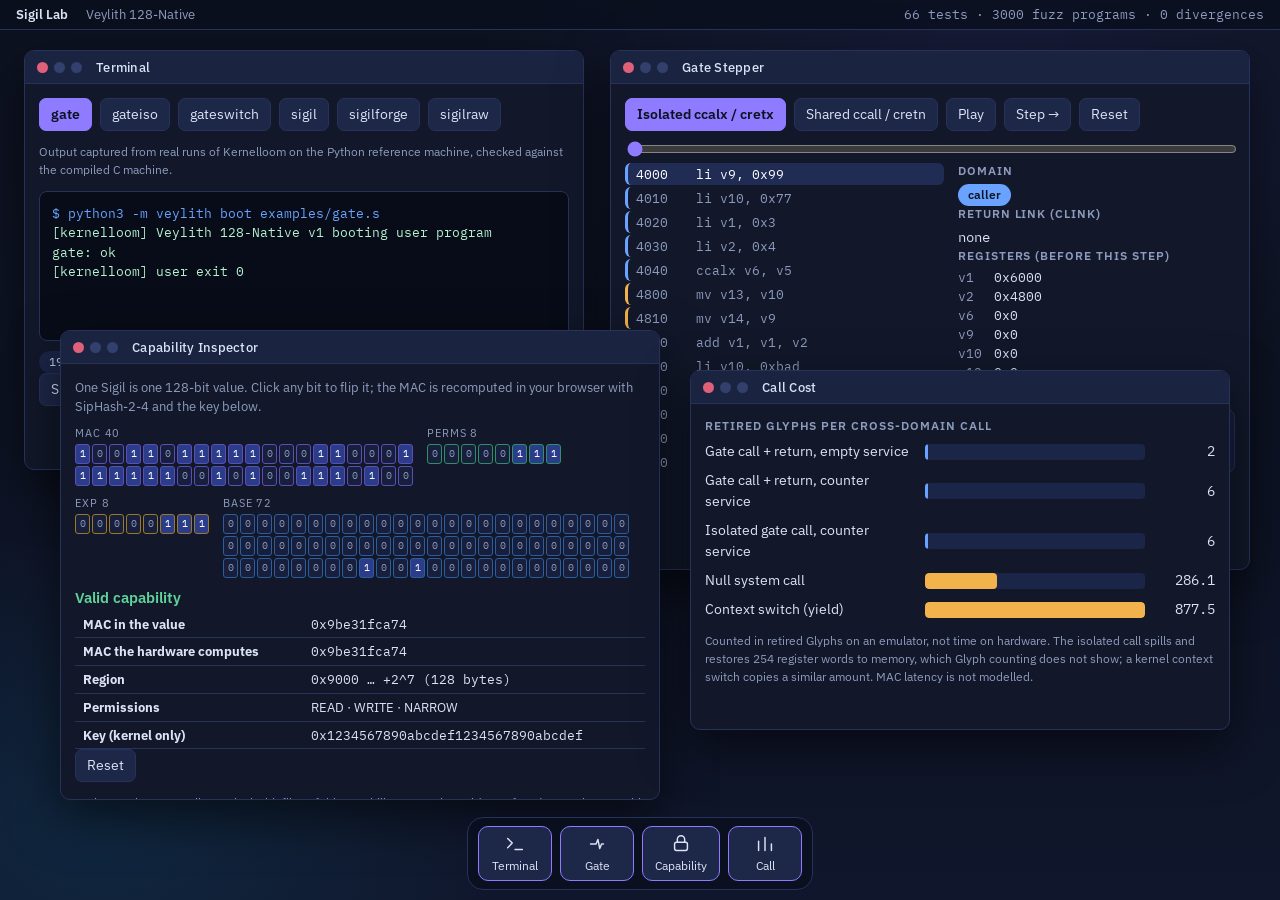
==== web/sigil-lab.html @ ad09a578 "Isolated gate calls (ccalx/cretx), Sigil Lab desktop viewer, screenshots, bench and paper update" ====
<!doctype html>
<html lang="en"><head><meta charset="utf-8"><meta name="viewport" content="width=device-width,initial-scale=1,viewport-fit=cover"></head><body>
<title>Sigil Lab</title>
<meta name="claude:viewport-fit-sides" content="cover">
<link rel="stylesheet" href="https://fonts.googleapis.com/css2?family=IBM+Plex+Mono:wght@400;500&family=IBM+Plex+Sans:wght@400;500;600&display=swap">
<style>
/* Layout: a small desktop. Menu bar on top, draggable windows on a dusk wallpaper, dock at the bottom.
   Look: committed dark single theme (a desktop at night); every colour comes from the tokens below. */
:root{
  --bg:#0d1220; --bg2:#141b30; --win:#12182a; --bar:#1a2340; --line:#27325a; --fg:#dbe3f5; --mute:#8d9bbd;
  --caller:#6aa3ff; --service:#f2b24c; --kernel:#8d9bbd; --ok:#5fd39a; --bad:#ff7a8a; --accent:#8f7bff;
  --sans:"IBM Plex Sans",system-ui,-apple-system,"Segoe UI",sans-serif; --mono:"IBM Plex Mono",ui-monospace,Menlo,Consolas,monospace;
  color-scheme:dark;
}
*{box-sizing:border-box}
html,body{height:100%}
body{margin:0;background:var(--bg);color:var(--fg);font:14px/1.5 var(--sans);overflow:hidden;
  background-image:radial-gradient(900px 520px at 78% 8%,#2a2f6a55,transparent 60%),radial-gradient(700px 500px at 8% 92%,#0f4a6a55,transparent 60%),linear-gradient(180deg,#0d1220,#10162b)}
.menubar{position:fixed;top:env(safe-area-inset-top,0px);left:0;right:0;height:30px;display:flex;align-items:center;gap:18px;padding:0 max(16px,env(safe-area-inset-right,0px)) 0 max(16px,env(safe-area-inset-left,0px));
  background:#0a0f1ecc;backdrop-filter:blur(10px);border-bottom:1px solid var(--line);font-size:12.5px;color:var(--mute);z-index:50}
body::before{content:"";position:fixed;inset:0 0 auto;height:env(safe-area-inset-top,0px);background:#0a0f1e;z-index:60}
.menubar b{color:var(--fg);font-weight:600}.menubar .sp{flex:1}.menubar code{font-family:var(--mono);font-size:11.5px}
.desk{position:fixed;inset:calc(30px + env(safe-area-inset-top,0px)) 0 0 0}
.win{position:absolute;display:flex;flex-direction:column;background:var(--win);border:1px solid var(--line);border-radius:10px;box-shadow:0 18px 50px #0008;overflow:hidden;min-width:0}
.win.hidden{display:none}
.tb{display:flex;align-items:center;gap:8px;padding:8px 12px;background:var(--bar);border-bottom:1px solid var(--line);cursor:grab;user-select:none;touch-action:none}
.tb:active{cursor:grabbing}.tb .lights{display:flex;gap:6px}.tb i{width:11px;height:11px;border-radius:50%;background:#33406e;display:block}
.tb i.x{background:#e0607a;cursor:pointer}.tb h2{margin:0 0 0 6px;font:500 12.5px var(--sans);color:var(--fg);letter-spacing:.02em}
.body{padding:14px;overflow:auto;flex:1;min-height:0}
button,select{font:inherit;color:var(--fg);background:#1d2748;border:1px solid var(--line);border-radius:7px;padding:5px 11px;cursor:pointer}
button:hover{background:#25315c}button:focus-visible,select:focus-visible,.bit:focus-visible{outline:2px solid var(--accent);outline-offset:2px}
button.on{background:var(--accent);border-color:var(--accent);color:#0d1220;font-weight:600}
.row{display:flex;gap:8px;flex-wrap:wrap;align-items:center}
.mono{font-family:var(--mono)}.mute{color:var(--mute)}
.pill{display:inline-block;padding:2px 10px;border-radius:999px;background:#1b2547;font-size:12px;color:#cfd9f3}.pill.ok{background:#12352a;color:var(--ok)}.pill.bad{background:#3b1a25;color:var(--bad)}
pre{margin:0;font:12.5px/1.55 var(--mono);white-space:pre-wrap;word-break:break-word}
.term{background:#080c18;border:1px solid var(--line);border-radius:8px;padding:12px;min-height:150px;color:#b5f3cf}
.term .p{color:var(--caller)}
/* stepper */
.stp{display:grid;grid-template-columns:minmax(0,1.15fr) minmax(0,1fr);gap:14px}
.list{display:grid;gap:2px;font:12.5px var(--mono)}
.ins{display:grid;grid-template-columns:52px 1fr;gap:8px;padding:3px 8px;border-radius:6px;border-left:3px solid transparent;color:var(--mute)}
.ins.caller{border-color:var(--caller)}.ins.service{border-color:var(--service)}.ins.kernel{border-color:var(--kernel)}
.ins.done{color:var(--fg)}.ins.cur{background:#212c55;color:#fff}
.regs{display:grid;grid-template-columns:auto 1fr;gap:3px 12px;font:12.5px var(--mono)}
.regs .k{color:var(--mute)}.regs .v{transition:background .25s}.regs .v.ch{background:#3a3a1d}
.dom{display:inline-block;padding:2px 10px;border-radius:999px;font-size:12px;font-weight:600;color:#0d1220}
.dom.caller{background:var(--caller)}.dom.service{background:var(--service)}.dom.kernel{background:var(--kernel)}
.cap{margin-top:10px;padding:10px 12px;border-radius:8px;background:#161e3a;border:1px solid var(--line);min-height:62px}
h3{margin:0 0 6px;font:600 12px var(--sans);letter-spacing:.08em;text-transform:uppercase;color:var(--mute)}
input[type=range]{width:100%;accent-color:var(--accent)}
/* inspector */
.seg{display:flex;flex-wrap:wrap;gap:10px 14px}
.field{flex:0 0 auto}.field label{display:block;font:11px var(--sans);letter-spacing:.08em;text-transform:uppercase;color:var(--mute);margin-bottom:4px}
.bits{display:grid;gap:2px}
.bit{width:15px;height:20px;border:1px solid #2c3866;background:#171f3d;border-radius:3px;padding:0;font:10px var(--mono);color:var(--mute)}
.bit.one{background:#2b3d8a;color:#fff}.bit.mac{border-color:#5b4fb5}.bit.perm{border-color:#2f8f66}.bit.exp{border-color:#9a7a2a}.bit.base{border-color:#2d5d9a}
.bit.flip{outline:2px solid var(--bad)}
.verdict{font:600 15px var(--sans);margin:10px 0 4px}.verdict.ok{color:var(--ok)}.verdict.bad{color:var(--bad)}
table{border-collapse:collapse;width:100%;font-size:12.5px}td,th{padding:4px 8px;border-bottom:1px solid var(--line);text-align:left}
/* cost */
.bar2{display:grid;grid-template-columns:minmax(120px,210px) 1fr 60px;gap:10px;align-items:center;margin:8px 0}
.bar2 .t{height:16px;background:#1b2547;border-radius:4px;overflow:hidden}.bar2 .t div{height:100%;background:var(--caller);border-radius:4px;min-width:3px}
.bar2.k .t div{background:var(--service)}.bar2 span.n{text-align:right;font-family:var(--mono)}
.dock{position:fixed;left:50%;transform:translateX(-50%);bottom:max(10px,env(safe-area-inset-bottom,0px));display:flex;gap:8px;padding:8px 10px;background:#0a0f1ecc;backdrop-filter:blur(12px);border:1px solid var(--line);border-radius:16px;z-index:40}
.dock button{display:flex;flex-direction:column;align-items:center;gap:2px;padding:6px 12px;border-radius:10px;font-size:11.5px;min-width:74px}
.dock svg{width:22px;height:22px;stroke:var(--fg);fill:none;stroke-width:1.6;stroke-linecap:round;stroke-linejoin:round}
.dock button.open{border-color:var(--accent)}
@media (max-width:760px){
  .win{position:relative!important;left:auto!important;top:auto!important;width:auto!important;height:auto!important;margin:8px 0}
  .desk{overflow-y:auto;padding:8px max(16px,env(safe-area-inset-right,0px)) 96px max(16px,env(safe-area-inset-left,0px))}
  .stp{grid-template-columns:minmax(0,1fr)}.tb{cursor:default}
  .menubar .hide-m{display:none}
}
@media (prefers-reduced-motion:reduce){.regs .v{transition:none}}
</style>

<div class="menubar"><b>Sigil Lab</b><span class="hide-m">Veylith 128-Native</span><span class="sp"></span><span class="hide-m mono" id="meta"></span></div>
<div class="desk" id="desk"></div>
<nav class="dock" id="dock" aria-label="Apps"></nav>

<script>
const DATA={"scenarios":{"isolated":{"title":"Isolated gate call (ccalx / cretx)","steps":[{"pc":16384,"asm":"li v9, 0x99","domain":"caller","priv":1,"clink":"0","regs":{"v1":"0x6000","v2":"0x4800","v6":"0x0","v9":"0x0","v10":"0x0","v13":"0x0","v14":"0x0"}},{"pc":16400,"asm":"li v10, 0x77","domain":"caller","priv":1,"clink":"0","regs":{"v1":"0x6000","v2":"0x4800","v6":"0x0","v9":"0x99","v10":"0x0","v13":"0x0","v14":"0x0"}},{"pc":16416,"asm":"li v1, 0x3","domain":"caller","priv":1,"clink":"0","regs":{"v1":"0x6000","v2":"0x4800","v6":"0x0","v9":"0x99","v10":"0x77","v13":"0x0","v14":"0x0"}},{"pc":16432,"asm":"li v2, 0x4","domain":"caller","priv":1,"clink":"0","regs":{"v1":"0x3","v2":"0x4800","v6":"0x0","v9":"0x99","v10":"0x77","v13":"0x0","v14":"0x0"}},{"pc":16448,"asm":"ccalx v6, v5","domain":"caller","priv":1,"clink":"0","regs":{"v1":"0x3","v2":"0x4","v6":"0x0","v9":"0x99","v10":"0x77","v13":"0x0","v14":"0x0"}},{"pc":18432,"asm":"mv v13, v10","domain":"service","priv":1,"clink":"0x80000000000000000000000000004050","regs":{"v1":"0x3","v2":"0x4","v6":"0xd19e8712920708000000000000004800","v9":"0x0","v10":"0x0","v13":"0x0","v14":"0x0"}},{"pc":18448,"asm":"mv v14, v9","domain":"service","priv":1,"clink":"0x80000000000000000000000000004050","regs":{"v1":"0x3","v2":"0x4","v6":"0xd19e8712920708000000000000004800","v9":"0x0","v10":"0x0","v13":"0x0","v14":"0x0"}},{"pc":18464,"asm":"add v1, v1, v2","domain":"service","priv":1,"clink":"0x80000000000000000000000000004050","regs":{"v1":"0x3","v2":"0x4","v6":"0xd19e8712920708000000000000004800","v9":"0x0","v10":"0x0","v13":"0x0","v14":"0x0"}},{"pc":18480,"asm":"li v10, 0xbad","domain":"service","priv":1,"clink":"0x80000000000000000000000000004050","regs":{"v1":"0x7","v2":"0x4","v6":"0xd19e8712920708000000000000004800","v9":"0x0","v10":"0x0","v13":"0x0","v14":"0x0"}},{"pc":18496,"asm":"cretx","domain":"service","priv":1,"clink":"0x80000000000000000000000000004050","regs":{"v1":"0x7","v2":"0x4","v6":"0xd19e8712920708000000000000004800","v9":"0x0","v10":"0xbad","v13":"0x0","v14":"0x0"}},{"pc":16464,"asm":"mv v11, v1","domain":"caller","priv":1,"clink":"0","regs":{"v1":"0x7","v2":"0x4","v6":"0x0","v9":"0x99","v10":"0x77","v13":"0x0","v14":"0x0"}},{"pc":16480,"asm":"sys 1","domain":"caller","priv":1,"clink":"0","regs":{"v1":"0x7","v2":"0x4","v6":"0x0","v9":"0x99","v10":"0x77","v13":"0x0","v14":"0x0"}},{"pc":18528,"asm":"(trap: SYSCALL, back in the kernel)","domain":"kernel","priv":0,"clink":"0","regs":{"v1":"0x7","v2":"0x4","v6":"0x0","v9":"0x99","v10":"0x77","v13":"0x0","v14":"0x0"}}]},"shared":{"title":"Shared-register gate call (ccall / cretn)","steps":[{"pc":16384,"asm":"li v9, 0x99","domain":"caller","priv":1,"clink":"0","regs":{"v1":"0x6000","v2":"0x4800","v6":"0x0","v9":"0x0","v10":"0x0","v13":"0x0","v14":"0x0"}},{"pc":16400,"asm":"li v10, 0x77","domain":"caller","priv":1,"clink":"0","regs":{"v1":"0x6000","v2":"0x4800","v6":"0x0","v9":"0x99","v10":"0x0","v13":"0x0","v14":"0x0"}},{"pc":16416,"asm":"li v1, 0x3","domain":"caller","priv":1,"clink":"0","regs":{"v1":"0x6000","v2":"0x4800","v6":"0x0","v9":"0x99","v10":"0x77","v13":"0x0","v14":"0x0"}},{"pc":16432,"asm":"li v2, 0x4","domain":"caller","priv":1,"clink":"0","regs":{"v1":"0x3","v2":"0x4800","v6":"0x0","v9":"0x99","v10":"0x77","v13":"0x0","v14":"0x0"}},{"pc":16448,"asm":"ccall v6, v5","domain":"caller","priv":1,"clink":"0","regs":{"v1":"0x3","v2":"0x4","v6":"0x0","v9":"0x99","v10":"0x77","v13":"0x0","v14":"0x0"}},{"pc":18432,"asm":"mv v13, v10","domain":"service","priv":1,"clink":"0x4050","regs":{"v1":"0x3","v2":"0x4","v6":"0xd19e8712920708000000000000004800","v9":"0x99","v10":"0x77","v13":"0x0","v14":"0x0"}},{"pc":18448,"asm":"mv v14, v9","domain":"service","priv":1,"clink":"0x4050","regs":{"v1":"0x3","v2":"0x4","v6":"0xd19e8712920708000000000000004800","v9":"0x99","v10":"0x77","v13":"0x77","v14":"0x0"}},{"pc":18464,"asm":"add v1, v1, v2","domain":"service","priv":1,"clink":"0x4050","regs":{"v1":"0x3","v2":"0x4","v6":"0xd19e8712920708000000000000004800","v9":"0x99","v10":"0x77","v13":"0x77","v14":"0x99"}},{"pc":18480,"asm":"li v10, 0xbad","domain":"service","priv":1,"clink":"0x4050","regs":{"v1":"0x7","v2":"0x4","v6":"0xd19e8712920708000000000000004800","v9":"0x99","v10":"0x77","v13":"0x77","v14":"0x99"}},{"pc":18496,"asm":"cretn","domain":"service","priv":1,"clink":"0x4050","regs":{"v1":"0x7","v2":"0x4","v6":"0xd19e8712920708000000000000004800","v9":"0x99","v10":"0xbad","v13":"0x77","v14":"0x99"}},{"pc":16464,"asm":"mv v11, v1","domain":"caller","priv":1,"clink":"0","regs":{"v1":"0x7","v2":"0x4","v6":"0xd19e8712920708000000000000004800","v9":"0x99","v10":"0xbad","v13":"0x77","v14":"0x99"}},{"pc":16480,"asm":"sys 1","domain":"caller","priv":1,"clink":"0","regs":{"v1":"0x7","v2":"0x4","v6":"0xd19e8712920708000000000000004800","v9":"0x99","v10":"0xbad","v13":"0x77","v14":"0x99"}},{"pc":18528,"asm":"(trap: SYSCALL, back in the kernel)","domain":"kernel","priv":0,"clink":"0","regs":{"v1":"0x7","v2":"0x4","v6":"0xd19e8712920708000000000000004800","v9":"0x99","v10":"0xbad","v13":"0x77","v14":"0x99"}}]}},"examples":{"gate":{"console":"[kernelloom] Veylith 128-Native v1 booting user program\ngate: ok\n[kernelloom] user exit 0","glyphs":1964,"exit":0,"c_machine_identical":true,"source":"; Sigil call gate: a protected counter service reached by a 2-Glyph call, with no kernel involvement per call.\n; The service owns a 256-byte region: its code is at the region base (the ONLY entry point a gate allows) and its counter\n; lives inside the region. The client seals the region capability into a gate, enters capability mode, and can then reach the\n; service only through ccall: it cannot read or write the counter, and cannot jump anywhere else in the service.\n.equ USER_BASE, 0x10000\n.org USER_BASE\n_start:\n    li   sp, 0x1F000\n    la   v2, svc\n    li   v3, 8                   ; 2^8 = 256 bytes, naturally aligned (see .align below)\n    li   v4, 7 | 8               ; READ | WRITE | NARROW | GATE\n    li   v1, 10\n    sys  0                       ; capget\n    cseal v30, v1                ; the gate: an opaque token; its base is the one entry point\n    li   v1, 11\n    sys  0                       ; capability mode: raw loads and stores now trap\n    ccall v20, v30               ; v1 = 1\n    mv   v10, v1\n    ccall v20, v30               ; v1 = 2\n    mv   v11, v1\n    ccall v20, v30               ; v1 = 3\n    mv   v12, v1\n    li   v6, 1\n    bne  v10, v6, bad\n    li   v6, 2\n    bne  v11, v6, bad\n    li   v6, 3\n    bne  v12, v6, bad\n    la   v2, msg_ok\n    li   v3, 9\n    li   v1, 1\n    sys  0\n    li   v2, 0\n    li   v1, 2\n    sys  0\nbad:\n    la   v2, msg_bad\n    li   v3, 4\n    li   v1, 1\n    sys  0\n    li   v2, 1\n    li   v1, 2\n    sys  0\nmsg_ok:  .ascii \"gate: ok\\n\"\nmsg_bad: .ascii \"BAD\\n\"\n.align 256\nsvc:                             ; entry: v20 = the service's own data authority, delivered by ccall\n    clq  v6, [v20 + 128]\n    addi v6, v6, 1\n    csq  [v20 + 128], v6\n    mv   v1, v6\n    cretn\n.space 160\n"},"gateswitch":{"console":"[kernelloom] Veylith 128-Native v1 booting user program\ngate switching: ok\n[kernelloom] user exit 0","glyphs":6815,"exit":0,"c_machine_identical":true,"source":"; Gate calls survive context switches: the gate's return link is saved per task. Both tasks enter the same service, and the\n; service yields to the other task in the MIDDLE of the call. Each task must still return to its own caller.\n.equ USER_BASE, 0x10000\n.org USER_BASE\n_start:\n    li   sp, 0x1F000\n    la   v2, svc\n    li   v3, 8\n    li   v4, 7 | 8\n    li   v1, 10\n    sys  0                       ; capget\n    cseal v30, v1\n    li   v1, 11\n    sys  0                       ; capability mode, inherited by the worker\n    la   v2, worker\n    li   v3, 0x1E000\n    mv   v4, v30                 ; the gate token is the worker's argument\n    li   v1, 6\n    sys  0\n    mv   v24, v1\n    ccall v20, v30               ; yields inside the service, comes back here\n    mv   v10, v1\n    li   v1, 9                   ; recv the worker's result\n    sys  0\n    mv   v11, v1\n    add  v12, v10, v11\n    li   v6, 3\n    bne  v12, v6, bad            ; the two results are 1 and 2 in some order\n    beq  v10, v11, bad\n    mv   v2, v24\n    li   v1, 7\n    sys  0                       ; join\n    la   v2, msg_ok\n    li   v3, 19\n    li   v1, 1\n    sys  0\n    li   v2, 0\n    li   v1, 2\n    sys  0\nbad:\n    la   v2, msg_bad\n    li   v3, 4\n    li   v1, 1\n    sys  0\n    li   v2, 1\n    li   v1, 2\n    sys  0\nworker:\n    mv   v30, v1\n    ccall v20, v30\n    mv   v3, v1\n    li   v2, 1\n    li   v1, 8                   ; send the result to task 1; retry if its mailbox is full\nretry:\n    li   v1, 8\n    sys  0\n    li   v6, -2\n    beq  v1, v6, again\n    li   v2, 0\n    li   v1, 2\n    sys  0\nagain:\n    li   v1, 5\n    sys  0\n    li   v2, 1\n    jmp  retry\nmsg_ok:  .ascii \"gate switching: ok\\n\"\nmsg_bad: .ascii \"BAD\\n\"\n.align 256\nsvc:\n    clq  v6, [v20 + 128]\n    addi v6, v6, 1\n    csq  [v20 + 128], v6\n    li   v1, 5                   ; yield in the middle of the call\n    sys  0\n    mv   v1, v6\n    cretn\n.space 144\n"},"gateiso":{"console":"[kernelloom] Veylith 128-Native v1 booting user program\ngate isolation: ok\n[kernelloom] user exit 0","glyphs":2033,"exit":0,"c_machine_identical":true,"source":"; Isolated gate call (ccalx / cretx): the callee sees none of the caller's registers and cannot corrupt them.\n; The caller fills several registers (including sp) with secrets, calls the service with two arguments (v1, v2), and checks that\n;   - the service saw zero in every non-argument register it probed (it reports what it saw),\n;   - the service's own clobbering of those registers is invisible after the return,\n;   - the arguments arrived and the result came back in v1.\n.equ USER_BASE, 0x10000\n.org USER_BASE\n_start:\n    li   sp, 0x1F000\n    la   v2, svc\n    li   v3, 8\n    li   v4, 15                  ; READ | WRITE | NARROW | GATE\n    li   v1, 10\n    sys  0                       ; capget\n    cseal v30, v1\n    li   v1, 11\n    sys  0                       ; capability mode\n    li   v10, 0x1111\n    li   v11, 0x2222\n    li   v50, 0x5050\n    li   v100, 0x100100\n    li   v1, 7                   ; argument 1\n    li   v2, 5                   ; argument 2\n    ccalx v20, v30\n    li   v6, 12\n    bne  v1, v6, bad             ; 7 + 5, and nothing the service saw was non-zero\n    li   v6, 0\n    bne  v2, v6, bad             ; v2 carries the service's second result: the count of secrets it saw (must be 0)\n    li   v6, 0x1111\n    bne  v10, v6, bad\n    li   v6, 0x2222\n    bne  v11, v6, bad\n    li   v6, 0x5050\n    bne  v50, v6, bad\n    li   v6, 0x100100\n    bne  v100, v6, bad\n    li   v6, 0x1F000\n    bne  sp, v6, bad             ; sp came back untouched even though the service trashed it\n    la   v2, msg_ok\n    li   v3, 19\n    li   v1, 1\n    sys  0\n    li   v2, 0\n    li   v1, 2\n    sys  0\nbad:\n    la   v2, msg_bad\n    li   v3, 4\n    li   v1, 1\n    sys  0\n    li   v2, 1\n    li   v1, 2\n    sys  0\nmsg_ok:  .ascii \"gate isolation: ok\\n\"\nmsg_bad: .ascii \"BAD\\n\"\n.align 256\nsvc:                             ; v1, v2 = arguments; v20 = data capability; everything else is zero\n    add  v8, v1, v2              ; the real work\n    li   v9, 0                   ; count the caller secrets that leaked in\n    beq  v10, v0, s1\n    addi v9, v9, 1\ns1: beq  v11, v0, s2\n    addi v9, v9, 1\ns2: beq  v50, v0, s3\n    addi v9, v9, 1\ns3: beq  v100, v0, s4\n    addi v9, v9, 1\ns4: beq  sp, v0, s5\n    addi v9, v9, 1\ns5: li   v10, 0xBAD              ; now trash them: none of this may survive the return\n    li   v11, 0xBAD\n    li   v50, 0xBAD\n    li   v100, 0xBAD\n    li   sp, 0xBAD\n    mv   v1, v8\n    mv   v2, v9\n    cretx\n"},"sigil":{"console":"[kernelloom] Veylith 128-Native v1 booting user program\nHi\nsigil capabilities: ok\n[kernelloom] user exit 0","glyphs":5430,"exit":0,"c_machine_identical":true,"source":"; Sigil capabilities in Kernelloom: a worker that can reach memory ONLY through a capability it was handed.\n; Task 1 mints a 64-byte region (capget), narrows it, and passes the narrowed 128-bit capability to a worker as its spawn\n; argument. The worker enters capability mode, writes through the capability, and prints through it with cwrite.\n.equ USER_BASE, 0x10000\n.org USER_BASE\n_start:\n    li   sp, 0x1F000\n    la   v2, region\n    li   v3, 6                   ; 2^6 = 64 bytes, naturally aligned\n    li   v4, 7                   ; READ | WRITE | NARROW\n    li   v1, 10\n    sys  0                       ; capget\n    mv   v20, v1                 ; the full-region capability\n    li   v21, 1 | 5 << 8 | 32 << 16\n    cnarrow v22, v20, v21        ; READ-only window on the upper half (kept to show derivation; not handed out)\n    li   v21, 3 | 5 << 8\n    cnarrow v23, v20, v21        ; READ|WRITE, lower 32 bytes; narrowed capabilities lose NARROW, so they cannot be widened\n    la   v2, worker\n    li   v3, 0x1E000\n    mv   v4, v23                 ; the capability itself is the argument: all 128 bits travel in one register\n    li   v1, 6\n    sys  0\n    mv   v24, v1\n    li   v1, 9                   ; recv: the worker reports when it is done\n    sys  0\n    mv   v2, v24\n    li   v1, 7\n    sys  0                       ; join\n    la   v5, region\n    lq   v6, [v5 + 16]           ; plain load by task 1: the worker's 128-bit write is there\n    li   v7, 0x5349474C5F4F4B21F00DFACE0000BEEF\n    bne  v6, v7, bad\n    la   v2, msg_ok\n    li   v3, 23\n    li   v1, 1\n    sys  0\n    li   v2, 0\n    li   v1, 2\n    sys  0\nbad:\n    la   v2, msg_bad\n    li   v3, 4\n    li   v1, 1\n    sys  0\n    li   v2, 1\n    li   v1, 2\n    sys  0\n\nworker:                          ; v1 = capability to region[0..32), READ|WRITE\n    mv   v20, v1\n    li   v1, 11\n    sys  0                       ; cmode: from here on raw loads and stores trap\n    li   v6, 0x5349474C5F4F4B21F00DFACE0000BEEF\n    csq  [v20 + 16], v6          ; 128-bit store through the capability\n    li   v8, 0x48                ; \"Hi\\n\" at +0\n    csb  [v20 + 0], v8\n    li   v8, 0x69\n    csb  [v20 + 1], v8\n    li   v8, 0x0A\n    csb  [v20 + 2], v8\n    mv   v2, v20                 ; cwrite: the console buffer is named by the capability, not by a raw pointer\n    li   v3, 3\n    li   v1, 12\n    sys  0\n    li   v1, 8                   ; send \"done\" to task 1\n    li   v2, 1\n    li   v3, 1\n    sys  0\n    li   v1, 2\n    li   v2, 0\n    sys  0\n.align 64\nregion: .space 64\nmsg_ok:  .ascii \"sigil capabilities: ok\\n\"\nmsg_bad: .ascii \"BAD\\n\"\n"},"sigilforge":{"console":"[kernelloom] Veylith 128-Native v1 booting user program\n[kernelloom] user fault cause=8 tval=168811955464684315858783496655603761322","glyphs":1730,"exit":136,"c_machine_identical":true,"source":"; Sigil negative test 1: a task in capability mode tries to use a forged capability (a made-up 128-bit value).\n; The hardware raises a CAPABILITY trap and Kernelloom reports it as a user fault.\n.equ USER_BASE, 0x10000\n.org USER_BASE\n_start:\n    li   sp, 0x1F000\n    li   v1, 11\n    sys  0\n    li   v3, 0x7F0000000000000000000000000000AA       ; a plausible-looking but forged capability\n    clq  v4, [v3 + 0]\n    li   v2, 0\n    li   v1, 2\n    sys  0\n"},"sigilraw":{"console":"[kernelloom] Veylith 128-Native v1 booting user program\n[kernelloom] user fault cause=8 tval=65664","glyphs":1389,"exit":136,"c_machine_identical":true,"source":"; Sigil negative test 2: a task in capability mode attempts a raw load. Raw memory access is forbidden there.\n.equ USER_BASE, 0x10000\n.org USER_BASE\n_start:\n    li   sp, 0x1F000\n    li   v1, 11\n    sys  0\n    la   v5, data\n    lq   v4, [v5 + 0]\n    li   v2, 0\n    li   v1, 2\n    sys  0\n.align 16\ndata: .space 16\n"}},"inspector":{"key":"0x1234567890abcdef1234567890abcdef","cap":"0x9be31fca740707000000000000009000","region":[36864,128],"valid":true,"tampered_bits_accepted":0},"bench":{"calls_measured":100,"glyphs_per_gate_call_empty_service":2,"glyphs_per_gate_call_counter_service":6.0,"glyphs_per_isolated_gate_call_counter_service":6.0,"isolated_call_register_quads_spilled_and_restored":254,"glyphs_per_null_syscall_round_trip":286.1,"glyphs_per_yield_context_switch":877.5},"unit_tests":66,"fuzz":{"programs":3000,"passed":true,"divergences":0,"seconds":149.6,"machines":"Python big-integer reference vs C unsigned __int128","instructions_per_program":"about 634 retired Glyphs on average"}};
const $=(s,e=document)=>e.querySelector(s), el=(t,c,h)=>{const n=document.createElement(t);if(c)n.className=c;if(h!=null)n.innerHTML=h;return n};
const esc=s=>String(s).replace(/[&<>]/g,c=>({"&":"&amp;","<":"&lt;",">":"&gt;"}[c]));
$("#meta").textContent=`${DATA.unit_tests} tests · ${DATA.fuzz.programs} fuzz programs · ${DATA.fuzz.divergences} divergences`;
/* ---------- window manager ---------- */
const wins={};let z=10;
function mkWin(id,title,x,y,w,h,icon,build){
  const win=el("section","win");win.style.cssText=`left:${x}px;top:${y}px;width:${w}px;height:${h}px;z-index:${++z}`;
  const tb=el("div","tb",`<span class="lights"><i class="x" title="Close"></i><i></i><i></i></span><h2>${title}</h2>`);
  const body=el("div","body");win.append(tb,body);$("#desk").append(win);build(body);
  win.addEventListener("pointerdown",()=>win.style.zIndex=++z);
  let sx,sy,ox,oy,drag=false;
  tb.addEventListener("pointerdown",e=>{if(matchMedia("(max-width:760px)").matches||e.target.classList.contains("x"))return;drag=true;sx=e.clientX;sy=e.clientY;ox=win.offsetLeft;oy=win.offsetTop;tb.setPointerCapture(e.pointerId)});
  tb.addEventListener("pointermove",e=>{if(!drag)return;win.style.left=Math.max(-w+80,ox+e.clientX-sx)+"px";win.style.top=Math.max(0,oy+e.clientY-sy)+"px"});
  tb.addEventListener("pointerup",()=>drag=false);
  $(".x",tb).onclick=()=>{win.classList.add("hidden");dockSync()};
  const b=el("button","",`<svg viewBox="0 0 24 24">${icon}</svg>${title.split(" ")[0]}`);b.onclick=()=>{win.classList.toggle("hidden");if(!win.classList.contains("hidden"))win.style.zIndex=++z;dockSync()};
  $("#dock").append(b);wins[id]={win,b};
}
function dockSync(){for(const k in wins)wins[k].b.classList.toggle("open",!wins[k].win.classList.contains("hidden"))}
/* ---------- SipHash-2-4 in JS (BigInt); same construction as the machines ---------- */
const M64=(1n<<64n)-1n,rotl=(x,b)=>((x<<b)|(x>>(64n-b)))&M64;
function sip(key,bytes){let k0=key&M64,k1=(key>>64n)&M64;let v0=k0^0x736f6d6570736575n,v1=k1^0x646f72616e646f6dn,v2=k0^0x6c7967656e657261n,v3=k1^0x7465646279746573n;
  const rnd=()=>{v0=(v0+v1)&M64;v1=rotl(v1,13n);v1^=v0;v0=rotl(v0,32n);v2=(v2+v3)&M64;v3=rotl(v3,16n);v3^=v2;v0=(v0+v3)&M64;v3=rotl(v3,21n);v3^=v0;v2=(v2+v1)&M64;v1=rotl(v1,17n);v1^=v2;v2=rotl(v2,32n)};
  const n=bytes.length,full=n-n%8;for(let i=0;i<full;i+=8){let m=0n;for(let j=7;j>=0;j--)m=(m<<8n)|BigInt(bytes[i+j]);v3^=m;rnd();rnd();v0^=m}
  let m=BigInt(n)<<56n;for(let j=n-1;j>=full;j--)m|=BigInt(bytes[j])<<BigInt(8*(j-full));v3^=m;rnd();rnd();v0^=m;v2^=0xffn;rnd();rnd();rnd();rnd();return (v0^v1^v2^v3)&M64}
const bodyBytes=b=>{const a=[];for(let i=0;i<11;i++)a.push(Number((b>>BigInt(8*i))&255n));return a};
const mac=(key,body)=>sip(key,bodyBytes(body))>>24n;
function parse(key,cap){const body=cap&((1n<<88n)-1n);if((cap>>88n)!==mac(key,body))return null;const perms=Number((cap>>80n)&255n),exp=Number((cap>>72n)&255n),base=cap&((1n<<72n)-1n);
  if(perms&~0x8f||exp>72||(base&((1n<<BigInt(exp))-1n)))return null;return{perms,exp,base}}
/* ---------- Terminal ---------- */
mkWin("term","Terminal",24,20,560,420,'<path d="M4 6l5 5-5 5M12 18h8"/>',b=>{
  const names={gate:"gate",gateiso:"gateiso",gateswitch:"gateswitch",sigil:"sigil",sigilforge:"sigilforge",sigilraw:"sigilraw"};
  const tabs=el("div","row");const out=el("pre","term");const meta=el("div","row");meta.style.marginTop="10px";const src=el("pre","term");src.style.cssText="margin-top:10px;max-height:190px;overflow:auto;color:#c8d3ee;display:none";
  const tg=el("button","","Show source");let cur="gate",timer=null;
  function show(n){cur=n;[...tabs.children].forEach(c=>c.classList.toggle("on",c.dataset.n===n));const e=DATA.examples[n];clearInterval(timer);
    const full=`$ python3 -m veylith boot examples/${n}.s\n${e.console}`;out.innerHTML="";let i=0;
    timer=setInterval(()=>{i+=6;const t=full.slice(0,i);out.innerHTML=esc(t).replace(/^\$ .*/,m=>`<span class="p">${m}</span>`);if(i>=full.length)clearInterval(timer)},16);
    meta.innerHTML=`<span class="pill">${e.glyphs} Glyphs retired</span><span class="pill ${e.exit===0?"ok":"bad"}">exit ${e.exit}${e.exit===136?" (CAPABILITY fault, expected)":""}</span><span class="pill ${e.c_machine_identical?"ok":"bad"}">C machine ${e.c_machine_identical?"identical":"DIFFERS"}</span>`;
    src.textContent=e.source}
  Object.keys(names).forEach(n=>{const t=el("button","",n);t.dataset.n=n;t.onclick=()=>show(n);tabs.append(t)});
  tg.onclick=()=>{const s=src.style.display==="none";src.style.display=s?"block":"none";tg.textContent=s?"Hide source":"Show source"};
  const note=el("p","mute","Output captured from real runs of Kernelloom on the Python reference machine, checked against the compiled C machine.");note.style.fontSize="12px";
  b.append(tabs,el("div"),note,out,meta,tg,src);show("gate")});
/* ---------- Gate stepper ---------- */
mkWin("step","Gate Stepper",610,20,640,520,'<path d="M5 12h6l2-5 2 10 2-5h2"/>',b=>{
  let mode="isolated",i=0,play=null;
  const top=el("div","row"),stp=el("div","stp"),list=el("div","list"),right=el("div"),slider=el("input");slider.type="range";slider.style.marginTop="10px";
  const bi=el("button","on","Isolated  ccalx / cretx"),bs=el("button","","Shared  ccall / cretn"),bp=el("button","","Play"),bn=el("button","","Step →"),br=el("button","","Reset");
  top.append(bi,bs,bp,bn,br);stp.append(list,right);b.append(top,el("div"),slider,stp);
  const sc=()=>DATA.scenarios[mode].steps;
  const notes=a=>{let m;
    if(/^(ccall|ccalx)/.test(a))return a.startsWith("ccalx")?"Hardware checks the gate's MAC, saves the caller's registers to a save area outside the user aperture, clears all but the arguments (v1..v4), hands the service its own data capability in v6 and jumps to the gate's single entry point.":"Hardware checks the gate's MAC, records the return address and jumps to the gate's single entry point. Registers are NOT cleared or saved.";
    if(/^cretx/.test(a))return "Hardware restores the caller's registers from the save area. Only v1 and v2 carry results back, so everything the service did to v10 is discarded.";
    if(/^cretn/.test(a))return "Control returns to the caller. Registers are whatever the service left in them.";
    if(m=a.match(/^mv v13, v10/))return "The service probes the caller's v10. This is the test: does it see the caller's secret?";
    if(/^li v10, 0xbad/.test(a))return "The service overwrites v10 with junk. Does the caller see that after the return?";
    if(/^sys/.test(a))return "Caller leaves via a system call so the kernel can end the demo. No kernel was involved in the gate call.";
    return "Executes in the "+"current domain."};
  function draw(){const s=sc();slider.max=s.length-1;slider.value=i;list.innerHTML="";
    s.forEach((x,k)=>{const r=el("div","ins "+x.domain+(k<i?" done":"")+(k===i?" cur":""),`<span>${x.pc.toString(16).padStart(4,"0")}</span><span>${esc(x.asm)}</span>`);r.onclick=()=>{i=k;draw()};list.append(r)});
    const c=s[i],p=i?s[i-1]:null;right.innerHTML="";
    right.append(el("h3","","Domain"),el("div","",`<span class="dom ${c.domain}">${c.domain}</span>`));
    const link=c.clink==="0"?"none":(c.clink.length>20?"iso · ":"")+"0x"+BigInt(c.clink).toString(16).slice(-4);
    right.append(el("h3","","Return link (clink)"),el("div","mono",link));
    right.append(el("h3","","Registers (before this step)"));
    const g=el("div","regs");for(const k of Object.keys(c.regs)){const ch=p&&p.regs[k]!==c.regs[k];g.append(el("span","k",k),el("span","v"+(ch?" ch":""),c.regs[k]))}right.append(g);
    const cap=el("div","cap");const n=c.domain==="kernel"?"Demo finished.":notes(c.asm);
    let extra="";const fin=s[s.length-1];if(i===s.length-1)extra=`<br><b>Result:</b> the caller's v10 is <span class="mono">${fin.regs.v10}</span> (it set 0x77). The service saw <span class="mono">${fin.regs.v13}</span> in v10.`;
    cap.innerHTML=`<h3>What is happening</h3>${esc(n)}${extra}`;right.append(cap)}
  const stop=()=>{clearInterval(play);play=null;bp.textContent="Play"};
  bp.onclick=()=>{if(play)return stop();if(i>=sc().length-1)i=0;bp.textContent="Pause";play=setInterval(()=>{if(i>=sc().length-1)return stop();i++;draw()},800);draw()};
  bn.onclick=()=>{stop();i=Math.min(i+1,sc().length-1);draw()};br.onclick=()=>{stop();i=0;draw()};slider.oninput=()=>{stop();i=+slider.value;draw()};
  const setm=m=>{stop();mode=m;i=0;bi.classList.toggle("on",m==="isolated");bs.classList.toggle("on",m==="shared");draw()};bi.onclick=()=>setm("isolated");bs.onclick=()=>setm("shared");draw()});
/* ---------- Capability inspector ---------- */
mkWin("cap","Capability Inspector",60,300,600,470,'<rect x="5" y="10" width="14" height="9" rx="2"/><path d="M8 10V7a4 4 0 018 0v3"/>',b=>{
  const key=BigInt(DATA.inspector.key);let cap=BigInt(DATA.inspector.cap),flipped=new Set();const orig=cap;
  const info=el("p","mute","One Sigil is one 128-bit value. Click any bit to flip it; the MAC is recomputed in your browser with SipHash-2-4 and the key below.");info.style.cssText="margin:0 0 10px;font-size:12.5px";
  const grid=el("div","seg"),verdict=el("div","verdict"),tbl=el("div"),rst=el("button","","Reset");
  const parts=[["MAC 40",88,40,"mac"],["perms 8",80,8,"perm"],["exp 8",72,8,"exp"],["base 72",0,72,"base"]];
  function draw(){grid.innerHTML="";for(const [lab,lo,n,cls] of parts){const f=el("div","field");f.append(el("label","",lab));const bits=el("div","bits");bits.style.gridTemplateColumns=`repeat(${Math.min(n,n>40?24:20)},15px)`;
      for(let k=n-1;k>=0;k--){const pos=lo+k,one=(cap>>BigInt(pos))&1n;const bt=el("button","bit "+cls+(one?" one":"")+(flipped.has(pos)?" flip":""),one?"1":"0");bt.title="bit "+pos;bt.onclick=()=>{cap^=1n<<BigInt(pos);flipped.has(pos)?flipped.delete(pos):flipped.add(pos);draw()};bits.append(bt)}f.append(bits);grid.append(f)}
    const body=cap&((1n<<88n)-1n),want=mac(key,body),have=cap>>88n,p=parse(key,cap);
    verdict.className="verdict "+(p?"ok":"bad");verdict.textContent=p?"Valid capability":"Rejected: hardware would raise CAPABILITY (cause 8)";
    const hx=v=>"0x"+v.toString(16);
    tbl.innerHTML=`<table><tr><th>MAC in the value</th><td class="mono">${hx(have)}</td></tr><tr><th>MAC the hardware computes</th><td class="mono">${hx(want)}</td></tr>`+
      (p?`<tr><th>Region</th><td class="mono">${hx(p.base)} … +2^${p.exp} (${2**p.exp} bytes)</td></tr><tr><th>Permissions</th><td>${[p.perms&1&&"READ",p.perms&2&&"WRITE",p.perms&4&&"NARROW",p.perms&8&&"GATE",p.perms&0x80&&"SEALED"].filter(Boolean).join(" · ")||"none"}</td></tr>`:"")+
      `<tr><th>Key (kernel only)</th><td class="mono">${DATA.inspector.key}</td></tr></table>`}
  rst.onclick=()=>{cap=orig;flipped=new Set();draw()};
  const foot=el("p","mute",`In the emulator test, all 128 single-bit flips of this capability were rejected (${128-DATA.inspector.tampered_bits_accepted} of 128). A random 128-bit value passes with probability 2<sup>-40</sup>.`);foot.style.fontSize="12px";
  const rr=el("div","row");rr.append(rst);b.append(info,grid,verdict,tbl,rr,foot);draw()});
/* ---------- Cost ---------- */
mkWin("cost","Call Cost",690,340,540,360,'<path d="M5 19V9M12 19V5M19 19v-7"/>',b=>{
  const g=DATA.bench;const rows=[["Gate call + return, empty service",g.glyphs_per_gate_call_empty_service,""],["Gate call + return, counter service",g.glyphs_per_gate_call_counter_service,""],
   ["Isolated gate call, counter service",g.glyphs_per_isolated_gate_call_counter_service,""],["Null system call",g.glyphs_per_null_syscall_round_trip,"k"],["Context switch (yield)",g.glyphs_per_yield_context_switch,"k"]];
  const mx=Math.max(...rows.map(r=>r[1]));b.append(el("h3","","Retired Glyphs per cross-domain call"));
  rows.forEach(([l,v,c])=>b.append(el("div","bar2 "+c,`<span>${l}</span><div class="t"><div style="width:${100*v/mx}%"></div></div><span class="n">${v}</span>`)));
  const n=el("p","mute",`Counted in retired Glyphs on an emulator, not time on hardware. The isolated call spills and restores ${g.isolated_call_register_quads_spilled_and_restored} register words to memory, which Glyph counting does not show; a kernel context switch copies a similar amount. MAC latency is not modelled.`);n.style.fontSize="12px";b.append(n)});
dockSync();
</script>

</body></html>
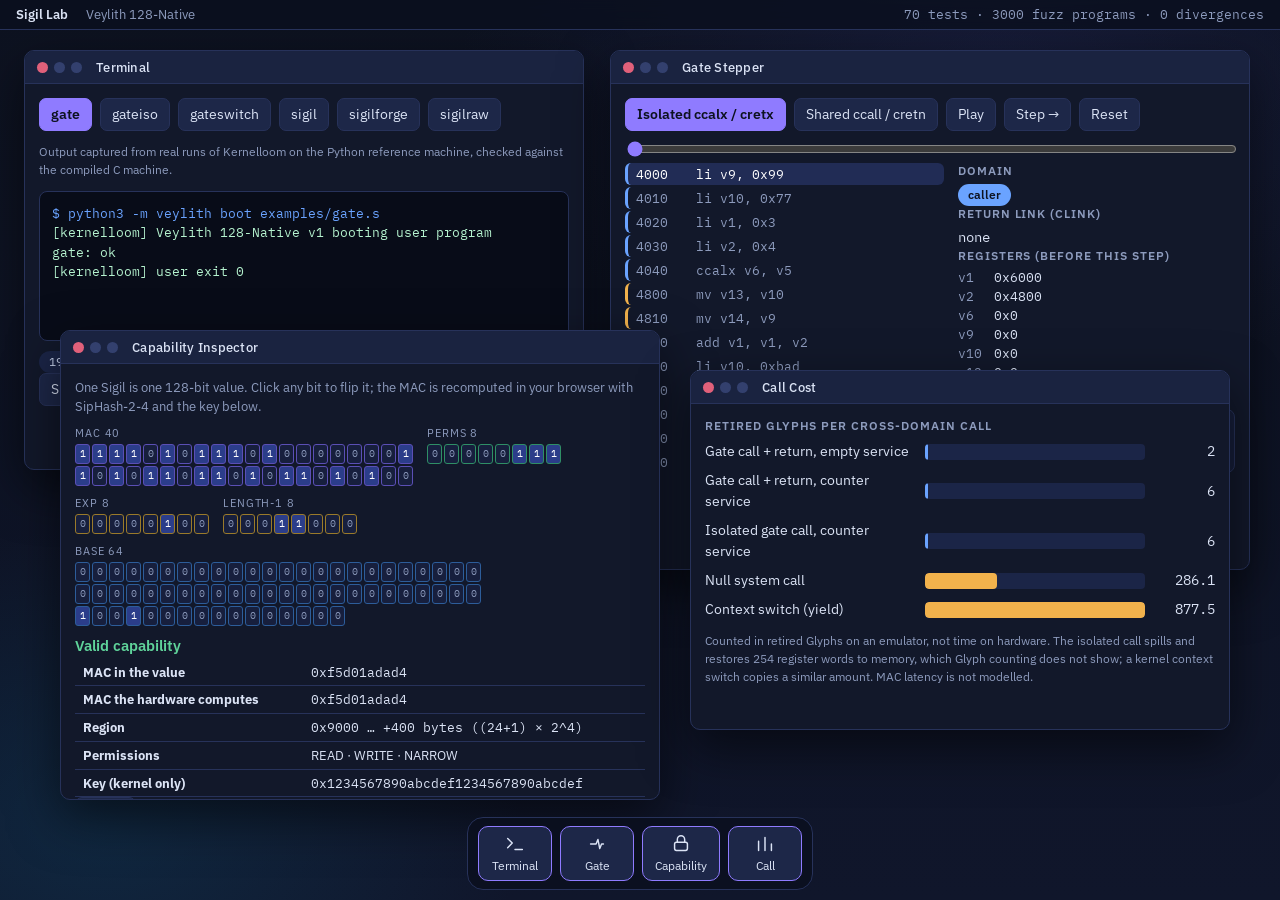
==== commit 4febe633: "Sigil length multiplier: 64-bit base + 8-bit lenm1 (byte-exact to 256, 1/128 above); measured on rea" ====
--- a/web/sigil-lab.html
+++ b/web/sigil-lab.html
@@ -80,7 +80,7 @@
 <nav class="dock" id="dock" aria-label="Apps"></nav>
 
 <script>
-const DATA={"scenarios":{"isolated":{"title":"Isolated gate call (ccalx / cretx)","steps":[{"pc":16384,"asm":"li v9, 0x99","domain":"caller","priv":1,"clink":"0","regs":{"v1":"0x6000","v2":"0x4800","v6":"0x0","v9":"0x0","v10":"0x0","v13":"0x0","v14":"0x0"}},{"pc":16400,"asm":"li v10, 0x77","domain":"caller","priv":1,"clink":"0","regs":{"v1":"0x6000","v2":"0x4800","v6":"0x0","v9":"0x99","v10":"0x0","v13":"0x0","v14":"0x0"}},{"pc":16416,"asm":"li v1, 0x3","domain":"caller","priv":1,"clink":"0","regs":{"v1":"0x6000","v2":"0x4800","v6":"0x0","v9":"0x99","v10":"0x77","v13":"0x0","v14":"0x0"}},{"pc":16432,"asm":"li v2, 0x4","domain":"caller","priv":1,"clink":"0","regs":{"v1":"0x3","v2":"0x4800","v6":"0x0","v9":"0x99","v10":"0x77","v13":"0x0","v14":"0x0"}},{"pc":16448,"asm":"ccalx v6, v5","domain":"caller","priv":1,"clink":"0","regs":{"v1":"0x3","v2":"0x4","v6":"0x0","v9":"0x99","v10":"0x77","v13":"0x0","v14":"0x0"}},{"pc":18432,"asm":"mv v13, v10","domain":"service","priv":1,"clink":"0x80000000000000000000000000004050","regs":{"v1":"0x3","v2":"0x4","v6":"0xd19e8712920708000000000000004800","v9":"0x0","v10":"0x0","v13":"0x0","v14":"0x0"}},{"pc":18448,"asm":"mv v14, v9","domain":"service","priv":1,"clink":"0x80000000000000000000000000004050","regs":{"v1":"0x3","v2":"0x4","v6":"0xd19e8712920708000000000000004800","v9":"0x0","v10":"0x0","v13":"0x0","v14":"0x0"}},{"pc":18464,"asm":"add v1, v1, v2","domain":"service","priv":1,"clink":"0x80000000000000000000000000004050","regs":{"v1":"0x3","v2":"0x4","v6":"0xd19e8712920708000000000000004800","v9":"0x0","v10":"0x0","v13":"0x0","v14":"0x0"}},{"pc":18480,"asm":"li v10, 0xbad","domain":"service","priv":1,"clink":"0x80000000000000000000000000004050","regs":{"v1":"0x7","v2":"0x4","v6":"0xd19e8712920708000000000000004800","v9":"0x0","v10":"0x0","v13":"0x0","v14":"0x0"}},{"pc":18496,"asm":"cretx","domain":"service","priv":1,"clink":"0x80000000000000000000000000004050","regs":{"v1":"0x7","v2":"0x4","v6":"0xd19e8712920708000000000000004800","v9":"0x0","v10":"0xbad","v13":"0x0","v14":"0x0"}},{"pc":16464,"asm":"mv v11, v1","domain":"caller","priv":1,"clink":"0","regs":{"v1":"0x7","v2":"0x4","v6":"0x0","v9":"0x99","v10":"0x77","v13":"0x0","v14":"0x0"}},{"pc":16480,"asm":"sys 1","domain":"caller","priv":1,"clink":"0","regs":{"v1":"0x7","v2":"0x4","v6":"0x0","v9":"0x99","v10":"0x77","v13":"0x0","v14":"0x0"}},{"pc":18528,"asm":"(trap: SYSCALL, back in the kernel)","domain":"kernel","priv":0,"clink":"0","regs":{"v1":"0x7","v2":"0x4","v6":"0x0","v9":"0x99","v10":"0x77","v13":"0x0","v14":"0x0"}}]},"shared":{"title":"Shared-register gate call (ccall / cretn)","steps":[{"pc":16384,"asm":"li v9, 0x99","domain":"caller","priv":1,"clink":"0","regs":{"v1":"0x6000","v2":"0x4800","v6":"0x0","v9":"0x0","v10":"0x0","v13":"0x0","v14":"0x0"}},{"pc":16400,"asm":"li v10, 0x77","domain":"caller","priv":1,"clink":"0","regs":{"v1":"0x6000","v2":"0x4800","v6":"0x0","v9":"0x99","v10":"0x0","v13":"0x0","v14":"0x0"}},{"pc":16416,"asm":"li v1, 0x3","domain":"caller","priv":1,"clink":"0","regs":{"v1":"0x6000","v2":"0x4800","v6":"0x0","v9":"0x99","v10":"0x77","v13":"0x0","v14":"0x0"}},{"pc":16432,"asm":"li v2, 0x4","domain":"caller","priv":1,"clink":"0","regs":{"v1":"0x3","v2":"0x4800","v6":"0x0","v9":"0x99","v10":"0x77","v13":"0x0","v14":"0x0"}},{"pc":16448,"asm":"ccall v6, v5","domain":"caller","priv":1,"clink":"0","regs":{"v1":"0x3","v2":"0x4","v6":"0x0","v9":"0x99","v10":"0x77","v13":"0x0","v14":"0x0"}},{"pc":18432,"asm":"mv v13, v10","domain":"service","priv":1,"clink":"0x4050","regs":{"v1":"0x3","v2":"0x4","v6":"0xd19e8712920708000000000000004800","v9":"0x99","v10":"0x77","v13":"0x0","v14":"0x0"}},{"pc":18448,"asm":"mv v14, v9","domain":"service","priv":1,"clink":"0x4050","regs":{"v1":"0x3","v2":"0x4","v6":"0xd19e8712920708000000000000004800","v9":"0x99","v10":"0x77","v13":"0x77","v14":"0x0"}},{"pc":18464,"asm":"add v1, v1, v2","domain":"service","priv":1,"clink":"0x4050","regs":{"v1":"0x3","v2":"0x4","v6":"0xd19e8712920708000000000000004800","v9":"0x99","v10":"0x77","v13":"0x77","v14":"0x99"}},{"pc":18480,"asm":"li v10, 0xbad","domain":"service","priv":1,"clink":"0x4050","regs":{"v1":"0x7","v2":"0x4","v6":"0xd19e8712920708000000000000004800","v9":"0x99","v10":"0x77","v13":"0x77","v14":"0x99"}},{"pc":18496,"asm":"cretn","domain":"service","priv":1,"clink":"0x4050","regs":{"v1":"0x7","v2":"0x4","v6":"0xd19e8712920708000000000000004800","v9":"0x99","v10":"0xbad","v13":"0x77","v14":"0x99"}},{"pc":16464,"asm":"mv v11, v1","domain":"caller","priv":1,"clink":"0","regs":{"v1":"0x7","v2":"0x4","v6":"0xd19e8712920708000000000000004800","v9":"0x99","v10":"0xbad","v13":"0x77","v14":"0x99"}},{"pc":16480,"asm":"sys 1","domain":"caller","priv":1,"clink":"0","regs":{"v1":"0x7","v2":"0x4","v6":"0xd19e8712920708000000000000004800","v9":"0x99","v10":"0xbad","v13":"0x77","v14":"0x99"}},{"pc":18528,"asm":"(trap: SYSCALL, back in the kernel)","domain":"kernel","priv":0,"clink":"0","regs":{"v1":"0x7","v2":"0x4","v6":"0xd19e8712920708000000000000004800","v9":"0x99","v10":"0xbad","v13":"0x77","v14":"0x99"}}]}},"examples":{"gate":{"console":"[kernelloom] Veylith 128-Native v1 booting user program\ngate: ok\n[kernelloom] user exit 0","glyphs":1964,"exit":0,"c_machine_identical":true,"source":"; Sigil call gate: a protected counter service reached by a 2-Glyph call, with no kernel involvement per call.\n; The service owns a 256-byte region: its code is at the region base (the ONLY entry point a gate allows) and its counter\n; lives inside the region. The client seals the region capability into a gate, enters capability mode, and can then reach the\n; service only through ccall: it cannot read or write the counter, and cannot jump anywhere else in the service.\n.equ USER_BASE, 0x10000\n.org USER_BASE\n_start:\n    li   sp, 0x1F000\n    la   v2, svc\n    li   v3, 8                   ; 2^8 = 256 bytes, naturally aligned (see .align below)\n    li   v4, 7 | 8               ; READ | WRITE | NARROW | GATE\n    li   v1, 10\n    sys  0                       ; capget\n    cseal v30, v1                ; the gate: an opaque token; its base is the one entry point\n    li   v1, 11\n    sys  0                       ; capability mode: raw loads and stores now trap\n    ccall v20, v30               ; v1 = 1\n    mv   v10, v1\n    ccall v20, v30               ; v1 = 2\n    mv   v11, v1\n    ccall v20, v30               ; v1 = 3\n    mv   v12, v1\n    li   v6, 1\n    bne  v10, v6, bad\n    li   v6, 2\n    bne  v11, v6, bad\n    li   v6, 3\n    bne  v12, v6, bad\n    la   v2, msg_ok\n    li   v3, 9\n    li   v1, 1\n    sys  0\n    li   v2, 0\n    li   v1, 2\n    sys  0\nbad:\n    la   v2, msg_bad\n    li   v3, 4\n    li   v1, 1\n    sys  0\n    li   v2, 1\n    li   v1, 2\n    sys  0\nmsg_ok:  .ascii \"gate: ok\\n\"\nmsg_bad: .ascii \"BAD\\n\"\n.align 256\nsvc:                             ; entry: v20 = the service's own data authority, delivered by ccall\n    clq  v6, [v20 + 128]\n    addi v6, v6, 1\n    csq  [v20 + 128], v6\n    mv   v1, v6\n    cretn\n.space 160\n"},"gateswitch":{"console":"[kernelloom] Veylith 128-Native v1 booting user program\ngate switching: ok\n[kernelloom] user exit 0","glyphs":6815,"exit":0,"c_machine_identical":true,"source":"; Gate calls survive context switches: the gate's return link is saved per task. Both tasks enter the same service, and the\n; service yields to the other task in the MIDDLE of the call. Each task must still return to its own caller.\n.equ USER_BASE, 0x10000\n.org USER_BASE\n_start:\n    li   sp, 0x1F000\n    la   v2, svc\n    li   v3, 8\n    li   v4, 7 | 8\n    li   v1, 10\n    sys  0                       ; capget\n    cseal v30, v1\n    li   v1, 11\n    sys  0                       ; capability mode, inherited by the worker\n    la   v2, worker\n    li   v3, 0x1E000\n    mv   v4, v30                 ; the gate token is the worker's argument\n    li   v1, 6\n    sys  0\n    mv   v24, v1\n    ccall v20, v30               ; yields inside the service, comes back here\n    mv   v10, v1\n    li   v1, 9                   ; recv the worker's result\n    sys  0\n    mv   v11, v1\n    add  v12, v10, v11\n    li   v6, 3\n    bne  v12, v6, bad            ; the two results are 1 and 2 in some order\n    beq  v10, v11, bad\n    mv   v2, v24\n    li   v1, 7\n    sys  0                       ; join\n    la   v2, msg_ok\n    li   v3, 19\n    li   v1, 1\n    sys  0\n    li   v2, 0\n    li   v1, 2\n    sys  0\nbad:\n    la   v2, msg_bad\n    li   v3, 4\n    li   v1, 1\n    sys  0\n    li   v2, 1\n    li   v1, 2\n    sys  0\nworker:\n    mv   v30, v1\n    ccall v20, v30\n    mv   v3, v1\n    li   v2, 1\n    li   v1, 8                   ; send the result to task 1; retry if its mailbox is full\nretry:\n    li   v1, 8\n    sys  0\n    li   v6, -2\n    beq  v1, v6, again\n    li   v2, 0\n    li   v1, 2\n    sys  0\nagain:\n    li   v1, 5\n    sys  0\n    li   v2, 1\n    jmp  retry\nmsg_ok:  .ascii \"gate switching: ok\\n\"\nmsg_bad: .ascii \"BAD\\n\"\n.align 256\nsvc:\n    clq  v6, [v20 + 128]\n    addi v6, v6, 1\n    csq  [v20 + 128], v6\n    li   v1, 5                   ; yield in the middle of the call\n    sys  0\n    mv   v1, v6\n    cretn\n.space 144\n"},"gateiso":{"console":"[kernelloom] Veylith 128-Native v1 booting user program\ngate isolation: ok\n[kernelloom] user exit 0","glyphs":2033,"exit":0,"c_machine_identical":true,"source":"; Isolated gate call (ccalx / cretx): the callee sees none of the caller's registers and cannot corrupt them.\n; The caller fills several registers (including sp) with secrets, calls the service with two arguments (v1, v2), and checks that\n;   - the service saw zero in every non-argument register it probed (it reports what it saw),\n;   - the service's own clobbering of those registers is invisible after the return,\n;   - the arguments arrived and the result came back in v1.\n.equ USER_BASE, 0x10000\n.org USER_BASE\n_start:\n    li   sp, 0x1F000\n    la   v2, svc\n    li   v3, 8\n    li   v4, 15                  ; READ | WRITE | NARROW | GATE\n    li   v1, 10\n    sys  0                       ; capget\n    cseal v30, v1\n    li   v1, 11\n    sys  0                       ; capability mode\n    li   v10, 0x1111\n    li   v11, 0x2222\n    li   v50, 0x5050\n    li   v100, 0x100100\n    li   v1, 7                   ; argument 1\n    li   v2, 5                   ; argument 2\n    ccalx v20, v30\n    li   v6, 12\n    bne  v1, v6, bad             ; 7 + 5, and nothing the service saw was non-zero\n    li   v6, 0\n    bne  v2, v6, bad             ; v2 carries the service's second result: the count of secrets it saw (must be 0)\n    li   v6, 0x1111\n    bne  v10, v6, bad\n    li   v6, 0x2222\n    bne  v11, v6, bad\n    li   v6, 0x5050\n    bne  v50, v6, bad\n    li   v6, 0x100100\n    bne  v100, v6, bad\n    li   v6, 0x1F000\n    bne  sp, v6, bad             ; sp came back untouched even though the service trashed it\n    la   v2, msg_ok\n    li   v3, 19\n    li   v1, 1\n    sys  0\n    li   v2, 0\n    li   v1, 2\n    sys  0\nbad:\n    la   v2, msg_bad\n    li   v3, 4\n    li   v1, 1\n    sys  0\n    li   v2, 1\n    li   v1, 2\n    sys  0\nmsg_ok:  .ascii \"gate isolation: ok\\n\"\nmsg_bad: .ascii \"BAD\\n\"\n.align 256\nsvc:                             ; v1, v2 = arguments; v20 = data capability; everything else is zero\n    add  v8, v1, v2              ; the real work\n    li   v9, 0                   ; count the caller secrets that leaked in\n    beq  v10, v0, s1\n    addi v9, v9, 1\ns1: beq  v11, v0, s2\n    addi v9, v9, 1\ns2: beq  v50, v0, s3\n    addi v9, v9, 1\ns3: beq  v100, v0, s4\n    addi v9, v9, 1\ns4: beq  sp, v0, s5\n    addi v9, v9, 1\ns5: li   v10, 0xBAD              ; now trash them: none of this may survive the return\n    li   v11, 0xBAD\n    li   v50, 0xBAD\n    li   v100, 0xBAD\n    li   sp, 0xBAD\n    mv   v1, v8\n    mv   v2, v9\n    cretx\n"},"sigil":{"console":"[kernelloom] Veylith 128-Native v1 booting user program\nHi\nsigil capabilities: ok\n[kernelloom] user exit 0","glyphs":5430,"exit":0,"c_machine_identical":true,"source":"; Sigil capabilities in Kernelloom: a worker that can reach memory ONLY through a capability it was handed.\n; Task 1 mints a 64-byte region (capget), narrows it, and passes the narrowed 128-bit capability to a worker as its spawn\n; argument. The worker enters capability mode, writes through the capability, and prints through it with cwrite.\n.equ USER_BASE, 0x10000\n.org USER_BASE\n_start:\n    li   sp, 0x1F000\n    la   v2, region\n    li   v3, 6                   ; 2^6 = 64 bytes, naturally aligned\n    li   v4, 7                   ; READ | WRITE | NARROW\n    li   v1, 10\n    sys  0                       ; capget\n    mv   v20, v1                 ; the full-region capability\n    li   v21, 1 | 5 << 8 | 32 << 16\n    cnarrow v22, v20, v21        ; READ-only window on the upper half (kept to show derivation; not handed out)\n    li   v21, 3 | 5 << 8\n    cnarrow v23, v20, v21        ; READ|WRITE, lower 32 bytes; narrowed capabilities lose NARROW, so they cannot be widened\n    la   v2, worker\n    li   v3, 0x1E000\n    mv   v4, v23                 ; the capability itself is the argument: all 128 bits travel in one register\n    li   v1, 6\n    sys  0\n    mv   v24, v1\n    li   v1, 9                   ; recv: the worker reports when it is done\n    sys  0\n    mv   v2, v24\n    li   v1, 7\n    sys  0                       ; join\n    la   v5, region\n    lq   v6, [v5 + 16]           ; plain load by task 1: the worker's 128-bit write is there\n    li   v7, 0x5349474C5F4F4B21F00DFACE0000BEEF\n    bne  v6, v7, bad\n    la   v2, msg_ok\n    li   v3, 23\n    li   v1, 1\n    sys  0\n    li   v2, 0\n    li   v1, 2\n    sys  0\nbad:\n    la   v2, msg_bad\n    li   v3, 4\n    li   v1, 1\n    sys  0\n    li   v2, 1\n    li   v1, 2\n    sys  0\n\nworker:                          ; v1 = capability to region[0..32), READ|WRITE\n    mv   v20, v1\n    li   v1, 11\n    sys  0                       ; cmode: from here on raw loads and stores trap\n    li   v6, 0x5349474C5F4F4B21F00DFACE0000BEEF\n    csq  [v20 + 16], v6          ; 128-bit store through the capability\n    li   v8, 0x48                ; \"Hi\\n\" at +0\n    csb  [v20 + 0], v8\n    li   v8, 0x69\n    csb  [v20 + 1], v8\n    li   v8, 0x0A\n    csb  [v20 + 2], v8\n    mv   v2, v20                 ; cwrite: the console buffer is named by the capability, not by a raw pointer\n    li   v3, 3\n    li   v1, 12\n    sys  0\n    li   v1, 8                   ; send \"done\" to task 1\n    li   v2, 1\n    li   v3, 1\n    sys  0\n    li   v1, 2\n    li   v2, 0\n    sys  0\n.align 64\nregion: .space 64\nmsg_ok:  .ascii \"sigil capabilities: ok\\n\"\nmsg_bad: .ascii \"BAD\\n\"\n"},"sigilforge":{"console":"[kernelloom] Veylith 128-Native v1 booting user program\n[kernelloom] user fault cause=8 tval=168811955464684315858783496655603761322","glyphs":1730,"exit":136,"c_machine_identical":true,"source":"; Sigil negative test 1: a task in capability mode tries to use a forged capability (a made-up 128-bit value).\n; The hardware raises a CAPABILITY trap and Kernelloom reports it as a user fault.\n.equ USER_BASE, 0x10000\n.org USER_BASE\n_start:\n    li   sp, 0x1F000\n    li   v1, 11\n    sys  0\n    li   v3, 0x7F0000000000000000000000000000AA       ; a plausible-looking but forged capability\n    clq  v4, [v3 + 0]\n    li   v2, 0\n    li   v1, 2\n    sys  0\n"},"sigilraw":{"console":"[kernelloom] Veylith 128-Native v1 booting user program\n[kernelloom] user fault cause=8 tval=65664","glyphs":1389,"exit":136,"c_machine_identical":true,"source":"; Sigil negative test 2: a task in capability mode attempts a raw load. Raw memory access is forbidden there.\n.equ USER_BASE, 0x10000\n.org USER_BASE\n_start:\n    li   sp, 0x1F000\n    li   v1, 11\n    sys  0\n    la   v5, data\n    lq   v4, [v5 + 0]\n    li   v2, 0\n    li   v1, 2\n    sys  0\n.align 16\ndata: .space 16\n"}},"inspector":{"key":"0x1234567890abcdef1234567890abcdef","cap":"0x9be31fca740707000000000000009000","region":[36864,128],"valid":true,"tampered_bits_accepted":0},"bench":{"calls_measured":100,"glyphs_per_gate_call_empty_service":2,"glyphs_per_gate_call_counter_service":6.0,"glyphs_per_isolated_gate_call_counter_service":6.0,"isolated_call_register_quads_spilled_and_restored":254,"glyphs_per_null_syscall_round_trip":286.1,"glyphs_per_yield_context_switch":877.5},"unit_tests":66,"fuzz":{"programs":3000,"passed":true,"divergences":0,"seconds":149.6,"machines":"Python big-integer reference vs C unsigned __int128","instructions_per_program":"about 634 retired Glyphs on average"}};
+const DATA={"scenarios":{"isolated":{"title":"Isolated gate call (ccalx / cretx)","steps":[{"pc":16384,"asm":"li v9, 0x99","domain":"caller","priv":1,"clink":"0","regs":{"v1":"0x6000","v2":"0x4800","v6":"0x0","v9":"0x0","v10":"0x0","v13":"0x0","v14":"0x0"}},{"pc":16400,"asm":"li v10, 0x77","domain":"caller","priv":1,"clink":"0","regs":{"v1":"0x6000","v2":"0x4800","v6":"0x0","v9":"0x99","v10":"0x0","v13":"0x0","v14":"0x0"}},{"pc":16416,"asm":"li v1, 0x3","domain":"caller","priv":1,"clink":"0","regs":{"v1":"0x6000","v2":"0x4800","v6":"0x0","v9":"0x99","v10":"0x77","v13":"0x0","v14":"0x0"}},{"pc":16432,"asm":"li v2, 0x4","domain":"caller","priv":1,"clink":"0","regs":{"v1":"0x3","v2":"0x4800","v6":"0x0","v9":"0x99","v10":"0x77","v13":"0x0","v14":"0x0"}},{"pc":16448,"asm":"ccalx v6, v5","domain":"caller","priv":1,"clink":"0","regs":{"v1":"0x3","v2":"0x4","v6":"0x0","v9":"0x99","v10":"0x77","v13":"0x0","v14":"0x0"}},{"pc":18432,"asm":"mv v13, v10","domain":"service","priv":1,"clink":"0x80000000000000000000000000004050","regs":{"v1":"0x3","v2":"0x4","v6":"0xd19e8712920708000000000000004800","v9":"0x0","v10":"0x0","v13":"0x0","v14":"0x0"}},{"pc":18448,"asm":"mv v14, v9","domain":"service","priv":1,"clink":"0x80000000000000000000000000004050","regs":{"v1":"0x3","v2":"0x4","v6":"0xd19e8712920708000000000000004800","v9":"0x0","v10":"0x0","v13":"0x0","v14":"0x0"}},{"pc":18464,"asm":"add v1, v1, v2","domain":"service","priv":1,"clink":"0x80000000000000000000000000004050","regs":{"v1":"0x3","v2":"0x4","v6":"0xd19e8712920708000000000000004800","v9":"0x0","v10":"0x0","v13":"0x0","v14":"0x0"}},{"pc":18480,"asm":"li v10, 0xbad","domain":"service","priv":1,"clink":"0x80000000000000000000000000004050","regs":{"v1":"0x7","v2":"0x4","v6":"0xd19e8712920708000000000000004800","v9":"0x0","v10":"0x0","v13":"0x0","v14":"0x0"}},{"pc":18496,"asm":"cretx","domain":"service","priv":1,"clink":"0x80000000000000000000000000004050","regs":{"v1":"0x7","v2":"0x4","v6":"0xd19e8712920708000000000000004800","v9":"0x0","v10":"0xbad","v13":"0x0","v14":"0x0"}},{"pc":16464,"asm":"mv v11, v1","domain":"caller","priv":1,"clink":"0","regs":{"v1":"0x7","v2":"0x4","v6":"0x0","v9":"0x99","v10":"0x77","v13":"0x0","v14":"0x0"}},{"pc":16480,"asm":"sys 1","domain":"caller","priv":1,"clink":"0","regs":{"v1":"0x7","v2":"0x4","v6":"0x0","v9":"0x99","v10":"0x77","v13":"0x0","v14":"0x0"}},{"pc":18528,"asm":"(trap: SYSCALL, back in the kernel)","domain":"kernel","priv":0,"clink":"0","regs":{"v1":"0x7","v2":"0x4","v6":"0x0","v9":"0x99","v10":"0x77","v13":"0x0","v14":"0x0"}}]},"shared":{"title":"Shared-register gate call (ccall / cretn)","steps":[{"pc":16384,"asm":"li v9, 0x99","domain":"caller","priv":1,"clink":"0","regs":{"v1":"0x6000","v2":"0x4800","v6":"0x0","v9":"0x0","v10":"0x0","v13":"0x0","v14":"0x0"}},{"pc":16400,"asm":"li v10, 0x77","domain":"caller","priv":1,"clink":"0","regs":{"v1":"0x6000","v2":"0x4800","v6":"0x0","v9":"0x99","v10":"0x0","v13":"0x0","v14":"0x0"}},{"pc":16416,"asm":"li v1, 0x3","domain":"caller","priv":1,"clink":"0","regs":{"v1":"0x6000","v2":"0x4800","v6":"0x0","v9":"0x99","v10":"0x77","v13":"0x0","v14":"0x0"}},{"pc":16432,"asm":"li v2, 0x4","domain":"caller","priv":1,"clink":"0","regs":{"v1":"0x3","v2":"0x4800","v6":"0x0","v9":"0x99","v10":"0x77","v13":"0x0","v14":"0x0"}},{"pc":16448,"asm":"ccall v6, v5","domain":"caller","priv":1,"clink":"0","regs":{"v1":"0x3","v2":"0x4","v6":"0x0","v9":"0x99","v10":"0x77","v13":"0x0","v14":"0x0"}},{"pc":18432,"asm":"mv v13, v10","domain":"service","priv":1,"clink":"0x4050","regs":{"v1":"0x3","v2":"0x4","v6":"0xd19e8712920708000000000000004800","v9":"0x99","v10":"0x77","v13":"0x0","v14":"0x0"}},{"pc":18448,"asm":"mv v14, v9","domain":"service","priv":1,"clink":"0x4050","regs":{"v1":"0x3","v2":"0x4","v6":"0xd19e8712920708000000000000004800","v9":"0x99","v10":"0x77","v13":"0x77","v14":"0x0"}},{"pc":18464,"asm":"add v1, v1, v2","domain":"service","priv":1,"clink":"0x4050","regs":{"v1":"0x3","v2":"0x4","v6":"0xd19e8712920708000000000000004800","v9":"0x99","v10":"0x77","v13":"0x77","v14":"0x99"}},{"pc":18480,"asm":"li v10, 0xbad","domain":"service","priv":1,"clink":"0x4050","regs":{"v1":"0x7","v2":"0x4","v6":"0xd19e8712920708000000000000004800","v9":"0x99","v10":"0x77","v13":"0x77","v14":"0x99"}},{"pc":18496,"asm":"cretn","domain":"service","priv":1,"clink":"0x4050","regs":{"v1":"0x7","v2":"0x4","v6":"0xd19e8712920708000000000000004800","v9":"0x99","v10":"0xbad","v13":"0x77","v14":"0x99"}},{"pc":16464,"asm":"mv v11, v1","domain":"caller","priv":1,"clink":"0","regs":{"v1":"0x7","v2":"0x4","v6":"0xd19e8712920708000000000000004800","v9":"0x99","v10":"0xbad","v13":"0x77","v14":"0x99"}},{"pc":16480,"asm":"sys 1","domain":"caller","priv":1,"clink":"0","regs":{"v1":"0x7","v2":"0x4","v6":"0xd19e8712920708000000000000004800","v9":"0x99","v10":"0xbad","v13":"0x77","v14":"0x99"}},{"pc":18528,"asm":"(trap: SYSCALL, back in the kernel)","domain":"kernel","priv":0,"clink":"0","regs":{"v1":"0x7","v2":"0x4","v6":"0xd19e8712920708000000000000004800","v9":"0x99","v10":"0xbad","v13":"0x77","v14":"0x99"}}]}},"examples":{"gate":{"console":"[kernelloom] Veylith 128-Native v1 booting user program\ngate: ok\n[kernelloom] user exit 0","glyphs":1970,"exit":0,"c_machine_identical":true,"source":"; Sigil call gate: a protected counter service reached by a 2-Glyph call, with no kernel involvement per call.\n; The service owns a 256-byte region: its code is at the region base (the ONLY entry point a gate allows) and its counter\n; lives inside the region. The client seals the region capability into a gate, enters capability mode, and can then reach the\n; service only through ccall: it cannot read or write the counter, and cannot jump anywhere else in the service.\n.equ USER_BASE, 0x10000\n.org USER_BASE\n_start:\n    li   sp, 0x1F000\n    la   v2, svc\n    li   v3, 8                   ; 2^8 = 256 bytes, naturally aligned (see .align below)\n    li   v4, 7 | 8               ; READ | WRITE | NARROW | GATE\n    li   v1, 10\n    sys  0                       ; capget\n    cseal v30, v1                ; the gate: an opaque token; its base is the one entry point\n    li   v1, 11\n    sys  0                       ; capability mode: raw loads and stores now trap\n    ccall v20, v30               ; v1 = 1\n    mv   v10, v1\n    ccall v20, v30               ; v1 = 2\n    mv   v11, v1\n    ccall v20, v30               ; v1 = 3\n    mv   v12, v1\n    li   v6, 1\n    bne  v10, v6, bad\n    li   v6, 2\n    bne  v11, v6, bad\n    li   v6, 3\n    bne  v12, v6, bad\n    la   v2, msg_ok\n    li   v3, 9\n    li   v1, 1\n    sys  0\n    li   v2, 0\n    li   v1, 2\n    sys  0\nbad:\n    la   v2, msg_bad\n    li   v3, 4\n    li   v1, 1\n    sys  0\n    li   v2, 1\n    li   v1, 2\n    sys  0\nmsg_ok:  .ascii \"gate: ok\\n\"\nmsg_bad: .ascii \"BAD\\n\"\n.align 256\nsvc:                             ; entry: v20 = the service's own data authority, delivered by ccall\n    clq  v6, [v20 + 128]\n    addi v6, v6, 1\n    csq  [v20 + 128], v6\n    mv   v1, v6\n    cretn\n.space 160\n"},"gateswitch":{"console":"[kernelloom] Veylith 128-Native v1 booting user program\ngate switching: ok\n[kernelloom] user exit 0","glyphs":6821,"exit":0,"c_machine_identical":true,"source":"; Gate calls survive context switches: the gate's return link is saved per task. Both tasks enter the same service, and the\n; service yields to the other task in the MIDDLE of the call. Each task must still return to its own caller.\n.equ USER_BASE, 0x10000\n.org USER_BASE\n_start:\n    li   sp, 0x1F000\n    la   v2, svc\n    li   v3, 8\n    li   v4, 7 | 8\n    li   v1, 10\n    sys  0                       ; capget\n    cseal v30, v1\n    li   v1, 11\n    sys  0                       ; capability mode, inherited by the worker\n    la   v2, worker\n    li   v3, 0x1E000\n    mv   v4, v30                 ; the gate token is the worker's argument\n    li   v1, 6\n    sys  0\n    mv   v24, v1\n    ccall v20, v30               ; yields inside the service, comes back here\n    mv   v10, v1\n    li   v1, 9                   ; recv the worker's result\n    sys  0\n    mv   v11, v1\n    add  v12, v10, v11\n    li   v6, 3\n    bne  v12, v6, bad            ; the two results are 1 and 2 in some order\n    beq  v10, v11, bad\n    mv   v2, v24\n    li   v1, 7\n    sys  0                       ; join\n    la   v2, msg_ok\n    li   v3, 19\n    li   v1, 1\n    sys  0\n    li   v2, 0\n    li   v1, 2\n    sys  0\nbad:\n    la   v2, msg_bad\n    li   v3, 4\n    li   v1, 1\n    sys  0\n    li   v2, 1\n    li   v1, 2\n    sys  0\nworker:\n    mv   v30, v1\n    ccall v20, v30\n    mv   v3, v1\n    li   v2, 1\n    li   v1, 8                   ; send the result to task 1; retry if its mailbox is full\nretry:\n    li   v1, 8\n    sys  0\n    li   v6, -2\n    beq  v1, v6, again\n    li   v2, 0\n    li   v1, 2\n    sys  0\nagain:\n    li   v1, 5\n    sys  0\n    li   v2, 1\n    jmp  retry\nmsg_ok:  .ascii \"gate switching: ok\\n\"\nmsg_bad: .ascii \"BAD\\n\"\n.align 256\nsvc:\n    clq  v6, [v20 + 128]\n    addi v6, v6, 1\n    csq  [v20 + 128], v6\n    li   v1, 5                   ; yield in the middle of the call\n    sys  0\n    mv   v1, v6\n    cretn\n.space 144\n"},"gateiso":{"console":"[kernelloom] Veylith 128-Native v1 booting user program\ngate isolation: ok\n[kernelloom] user exit 0","glyphs":2039,"exit":0,"c_machine_identical":true,"source":"; Isolated gate call (ccalx / cretx): the callee sees none of the caller's registers and cannot corrupt them.\n; The caller fills several registers (including sp) with secrets, calls the service with two arguments (v1, v2), and checks that\n;   - the service saw zero in every non-argument register it probed (it reports what it saw),\n;   - the service's own clobbering of those registers is invisible after the return,\n;   - the arguments arrived and the result came back in v1.\n.equ USER_BASE, 0x10000\n.org USER_BASE\n_start:\n    li   sp, 0x1F000\n    la   v2, svc\n    li   v3, 8\n    li   v4, 15                  ; READ | WRITE | NARROW | GATE\n    li   v1, 10\n    sys  0                       ; capget\n    cseal v30, v1\n    li   v1, 11\n    sys  0                       ; capability mode\n    li   v10, 0x1111\n    li   v11, 0x2222\n    li   v50, 0x5050\n    li   v100, 0x100100\n    li   v1, 7                   ; argument 1\n    li   v2, 5                   ; argument 2\n    ccalx v20, v30\n    li   v6, 12\n    bne  v1, v6, bad             ; 7 + 5, and nothing the service saw was non-zero\n    li   v6, 0\n    bne  v2, v6, bad             ; v2 carries the service's second result: the count of secrets it saw (must be 0)\n    li   v6, 0x1111\n    bne  v10, v6, bad\n    li   v6, 0x2222\n    bne  v11, v6, bad\n    li   v6, 0x5050\n    bne  v50, v6, bad\n    li   v6, 0x100100\n    bne  v100, v6, bad\n    li   v6, 0x1F000\n    bne  sp, v6, bad             ; sp came back untouched even though the service trashed it\n    la   v2, msg_ok\n    li   v3, 19\n    li   v1, 1\n    sys  0\n    li   v2, 0\n    li   v1, 2\n    sys  0\nbad:\n    la   v2, msg_bad\n    li   v3, 4\n    li   v1, 1\n    sys  0\n    li   v2, 1\n    li   v1, 2\n    sys  0\nmsg_ok:  .ascii \"gate isolation: ok\\n\"\nmsg_bad: .ascii \"BAD\\n\"\n.align 256\nsvc:                             ; v1, v2 = arguments; v20 = data capability; everything else is zero\n    add  v8, v1, v2              ; the real work\n    li   v9, 0                   ; count the caller secrets that leaked in\n    beq  v10, v0, s1\n    addi v9, v9, 1\ns1: beq  v11, v0, s2\n    addi v9, v9, 1\ns2: beq  v50, v0, s3\n    addi v9, v9, 1\ns3: beq  v100, v0, s4\n    addi v9, v9, 1\ns4: beq  sp, v0, s5\n    addi v9, v9, 1\ns5: li   v10, 0xBAD              ; now trash them: none of this may survive the return\n    li   v11, 0xBAD\n    li   v50, 0xBAD\n    li   v100, 0xBAD\n    li   sp, 0xBAD\n    mv   v1, v8\n    mv   v2, v9\n    cretx\n"},"sigil":{"console":"[kernelloom] Veylith 128-Native v1 booting user program\nHi\nsigil capabilities: ok\n[kernelloom] user exit 0","glyphs":5436,"exit":0,"c_machine_identical":true,"source":"; Sigil capabilities in Kernelloom: a worker that can reach memory ONLY through a capability it was handed.\n; Task 1 mints a 64-byte region (capget), narrows it, and passes the narrowed 128-bit capability to a worker as its spawn\n; argument. The worker enters capability mode, writes through the capability, and prints through it with cwrite.\n.equ USER_BASE, 0x10000\n.org USER_BASE\n_start:\n    li   sp, 0x1F000\n    la   v2, region\n    li   v3, 6                   ; 2^6 = 64 bytes, naturally aligned\n    li   v4, 7                   ; READ | WRITE | NARROW\n    li   v1, 10\n    sys  0                       ; capget\n    mv   v20, v1                 ; the full-region capability\n    li   v21, 1 | 5 << 8 | 32 << 16\n    cnarrow v22, v20, v21        ; READ-only window on the upper half (kept to show derivation; not handed out)\n    li   v21, 3 | 5 << 8\n    cnarrow v23, v20, v21        ; READ|WRITE, lower 32 bytes; narrowed capabilities lose NARROW, so they cannot be widened\n    la   v2, worker\n    li   v3, 0x1E000\n    mv   v4, v23                 ; the capability itself is the argument: all 128 bits travel in one register\n    li   v1, 6\n    sys  0\n    mv   v24, v1\n    li   v1, 9                   ; recv: the worker reports when it is done\n    sys  0\n    mv   v2, v24\n    li   v1, 7\n    sys  0                       ; join\n    la   v5, region\n    lq   v6, [v5 + 16]           ; plain load by task 1: the worker's 128-bit write is there\n    li   v7, 0x5349474C5F4F4B21F00DFACE0000BEEF\n    bne  v6, v7, bad\n    la   v2, msg_ok\n    li   v3, 23\n    li   v1, 1\n    sys  0\n    li   v2, 0\n    li   v1, 2\n    sys  0\nbad:\n    la   v2, msg_bad\n    li   v3, 4\n    li   v1, 1\n    sys  0\n    li   v2, 1\n    li   v1, 2\n    sys  0\n\nworker:                          ; v1 = capability to region[0..32), READ|WRITE\n    mv   v20, v1\n    li   v1, 11\n    sys  0                       ; cmode: from here on raw loads and stores trap\n    li   v6, 0x5349474C5F4F4B21F00DFACE0000BEEF\n    csq  [v20 + 16], v6          ; 128-bit store through the capability\n    li   v8, 0x48                ; \"Hi\\n\" at +0\n    csb  [v20 + 0], v8\n    li   v8, 0x69\n    csb  [v20 + 1], v8\n    li   v8, 0x0A\n    csb  [v20 + 2], v8\n    mv   v2, v20                 ; cwrite: the console buffer is named by the capability, not by a raw pointer\n    li   v3, 3\n    li   v1, 12\n    sys  0\n    li   v1, 8                   ; send \"done\" to task 1\n    li   v2, 1\n    li   v3, 1\n    sys  0\n    li   v1, 2\n    li   v2, 0\n    sys  0\n.align 64\nregion: .space 64\nmsg_ok:  .ascii \"sigil capabilities: ok\\n\"\nmsg_bad: .ascii \"BAD\\n\"\n"},"sigilforge":{"console":"[kernelloom] Veylith 128-Native v1 booting user program\n[kernelloom] user fault cause=8 tval=168811955464684315858783496655603761322","glyphs":1730,"exit":136,"c_machine_identical":true,"source":"; Sigil negative test 1: a task in capability mode tries to use a forged capability (a made-up 128-bit value).\n; The hardware raises a CAPABILITY trap and Kernelloom reports it as a user fault.\n.equ USER_BASE, 0x10000\n.org USER_BASE\n_start:\n    li   sp, 0x1F000\n    li   v1, 11\n    sys  0\n    li   v3, 0x7F0000000000000000000000000000AA       ; a plausible-looking but forged capability\n    clq  v4, [v3 + 0]\n    li   v2, 0\n    li   v1, 2\n    sys  0\n"},"sigilraw":{"console":"[kernelloom] Veylith 128-Native v1 booting user program\n[kernelloom] user fault cause=8 tval=65664","glyphs":1389,"exit":136,"c_machine_identical":true,"source":"; Sigil negative test 2: a task in capability mode attempts a raw load. Raw memory access is forbidden there.\n.equ USER_BASE, 0x10000\n.org USER_BASE\n_start:\n    li   sp, 0x1F000\n    li   v1, 11\n    sys  0\n    la   v5, data\n    lq   v4, [v5 + 0]\n    li   v2, 0\n    li   v1, 2\n    sys  0\n.align 16\ndata: .space 16\n"}},"inspector":{"key":"0x1234567890abcdef1234567890abcdef","cap":"0xf5d01adad40704180000000000009000","region":[36864,400],"valid":true,"tampered_bits_accepted":0},"bench":{"calls_measured":100,"glyphs_per_gate_call_empty_service":2,"glyphs_per_gate_call_counter_service":6.0,"glyphs_per_isolated_gate_call_counter_service":6.0,"isolated_call_register_quads_spilled_and_restored":254,"glyphs_per_null_syscall_round_trip":286.1,"glyphs_per_yield_context_switch":877.5},"unit_tests":70,"fuzz":{"programs":3000,"passed":true,"divergences":0,"seconds":128.3,"machines":"Python big-integer reference vs C unsigned __int128","instructions_per_program":"about 634 retired Glyphs on average"}};
 const $=(s,e=document)=>e.querySelector(s), el=(t,c,h)=>{const n=document.createElement(t);if(c)n.className=c;if(h!=null)n.innerHTML=h;return n};
 const esc=s=>String(s).replace(/[&<>]/g,c=>({"&":"&amp;","<":"&lt;",">":"&gt;"}[c]));
 $("#meta").textContent=`${DATA.unit_tests} tests · ${DATA.fuzz.programs} fuzz programs · ${DATA.fuzz.divergences} divergences`;
@@ -108,8 +108,8 @@
   let m=BigInt(n)<<56n;for(let j=n-1;j>=full;j--)m|=BigInt(bytes[j])<<BigInt(8*(j-full));v3^=m;rnd();rnd();v0^=m;v2^=0xffn;rnd();rnd();rnd();rnd();return (v0^v1^v2^v3)&M64}
 const bodyBytes=b=>{const a=[];for(let i=0;i<11;i++)a.push(Number((b>>BigInt(8*i))&255n));return a};
 const mac=(key,body)=>sip(key,bodyBytes(body))>>24n;
-function parse(key,cap){const body=cap&((1n<<88n)-1n);if((cap>>88n)!==mac(key,body))return null;const perms=Number((cap>>80n)&255n),exp=Number((cap>>72n)&255n),base=cap&((1n<<72n)-1n);
-  if(perms&~0x8f||exp>72||(base&((1n<<BigInt(exp))-1n)))return null;return{perms,exp,base}}
+function parse(key,cap){const body=cap&((1n<<88n)-1n);if((cap>>88n)!==mac(key,body))return null;const perms=Number((cap>>80n)&255n),exp=Number((cap>>72n)&255n),lenm1=Number((cap>>64n)&255n),base=cap&((1n<<64n)-1n);
+  const size=BigInt(lenm1+1)<<BigInt(exp);if(perms&~0x8f||exp>56||(base&((1n<<BigInt(exp))-1n))||base+size>(1n<<64n))return null;return{perms,exp,lenm1,base,size}}
 /* ---------- Terminal ---------- */
 mkWin("term","Terminal",24,20,560,420,'<path d="M4 6l5 5-5 5M12 18h8"/>',b=>{
   const names={gate:"gate",gateiso:"gateiso",gateswitch:"gateswitch",sigil:"sigil",sigilforge:"sigilforge",sigilraw:"sigilraw"};
@@ -159,14 +159,14 @@
   const key=BigInt(DATA.inspector.key);let cap=BigInt(DATA.inspector.cap),flipped=new Set();const orig=cap;
   const info=el("p","mute","One Sigil is one 128-bit value. Click any bit to flip it; the MAC is recomputed in your browser with SipHash-2-4 and the key below.");info.style.cssText="margin:0 0 10px;font-size:12.5px";
   const grid=el("div","seg"),verdict=el("div","verdict"),tbl=el("div"),rst=el("button","","Reset");
-  const parts=[["MAC 40",88,40,"mac"],["perms 8",80,8,"perm"],["exp 8",72,8,"exp"],["base 72",0,72,"base"]];
+  const parts=[["MAC 40",88,40,"mac"],["perms 8",80,8,"perm"],["exp 8",72,8,"exp"],["length-1 8",64,8,"exp"],["base 64",0,64,"base"]];
   function draw(){grid.innerHTML="";for(const [lab,lo,n,cls] of parts){const f=el("div","field");f.append(el("label","",lab));const bits=el("div","bits");bits.style.gridTemplateColumns=`repeat(${Math.min(n,n>40?24:20)},15px)`;
       for(let k=n-1;k>=0;k--){const pos=lo+k,one=(cap>>BigInt(pos))&1n;const bt=el("button","bit "+cls+(one?" one":"")+(flipped.has(pos)?" flip":""),one?"1":"0");bt.title="bit "+pos;bt.onclick=()=>{cap^=1n<<BigInt(pos);flipped.has(pos)?flipped.delete(pos):flipped.add(pos);draw()};bits.append(bt)}f.append(bits);grid.append(f)}
     const body=cap&((1n<<88n)-1n),want=mac(key,body),have=cap>>88n,p=parse(key,cap);
     verdict.className="verdict "+(p?"ok":"bad");verdict.textContent=p?"Valid capability":"Rejected: hardware would raise CAPABILITY (cause 8)";
     const hx=v=>"0x"+v.toString(16);
     tbl.innerHTML=`<table><tr><th>MAC in the value</th><td class="mono">${hx(have)}</td></tr><tr><th>MAC the hardware computes</th><td class="mono">${hx(want)}</td></tr>`+
-      (p?`<tr><th>Region</th><td class="mono">${hx(p.base)} … +2^${p.exp} (${2**p.exp} bytes)</td></tr><tr><th>Permissions</th><td>${[p.perms&1&&"READ",p.perms&2&&"WRITE",p.perms&4&&"NARROW",p.perms&8&&"GATE",p.perms&0x80&&"SEALED"].filter(Boolean).join(" · ")||"none"}</td></tr>`:"")+
+      (p?`<tr><th>Region</th><td class="mono">${hx(p.base)} … +${p.size} bytes ((${p.lenm1}+1) × 2^${p.exp})</td></tr><tr><th>Permissions</th><td>${[p.perms&1&&"READ",p.perms&2&&"WRITE",p.perms&4&&"NARROW",p.perms&8&&"GATE",p.perms&0x80&&"SEALED"].filter(Boolean).join(" · ")||"none"}</td></tr>`:"")+
       `<tr><th>Key (kernel only)</th><td class="mono">${DATA.inspector.key}</td></tr></table>`}
   rst.onclick=()=>{cap=orig;flipped=new Set();draw()};
   const foot=el("p","mute",`In the emulator test, all 128 single-bit flips of this capability were rejected (${128-DATA.inspector.tampered_bits_accepted} of 128). A random 128-bit value passes with probability 2<sup>-40</sup>.`);foot.style.fontSize="12px";
